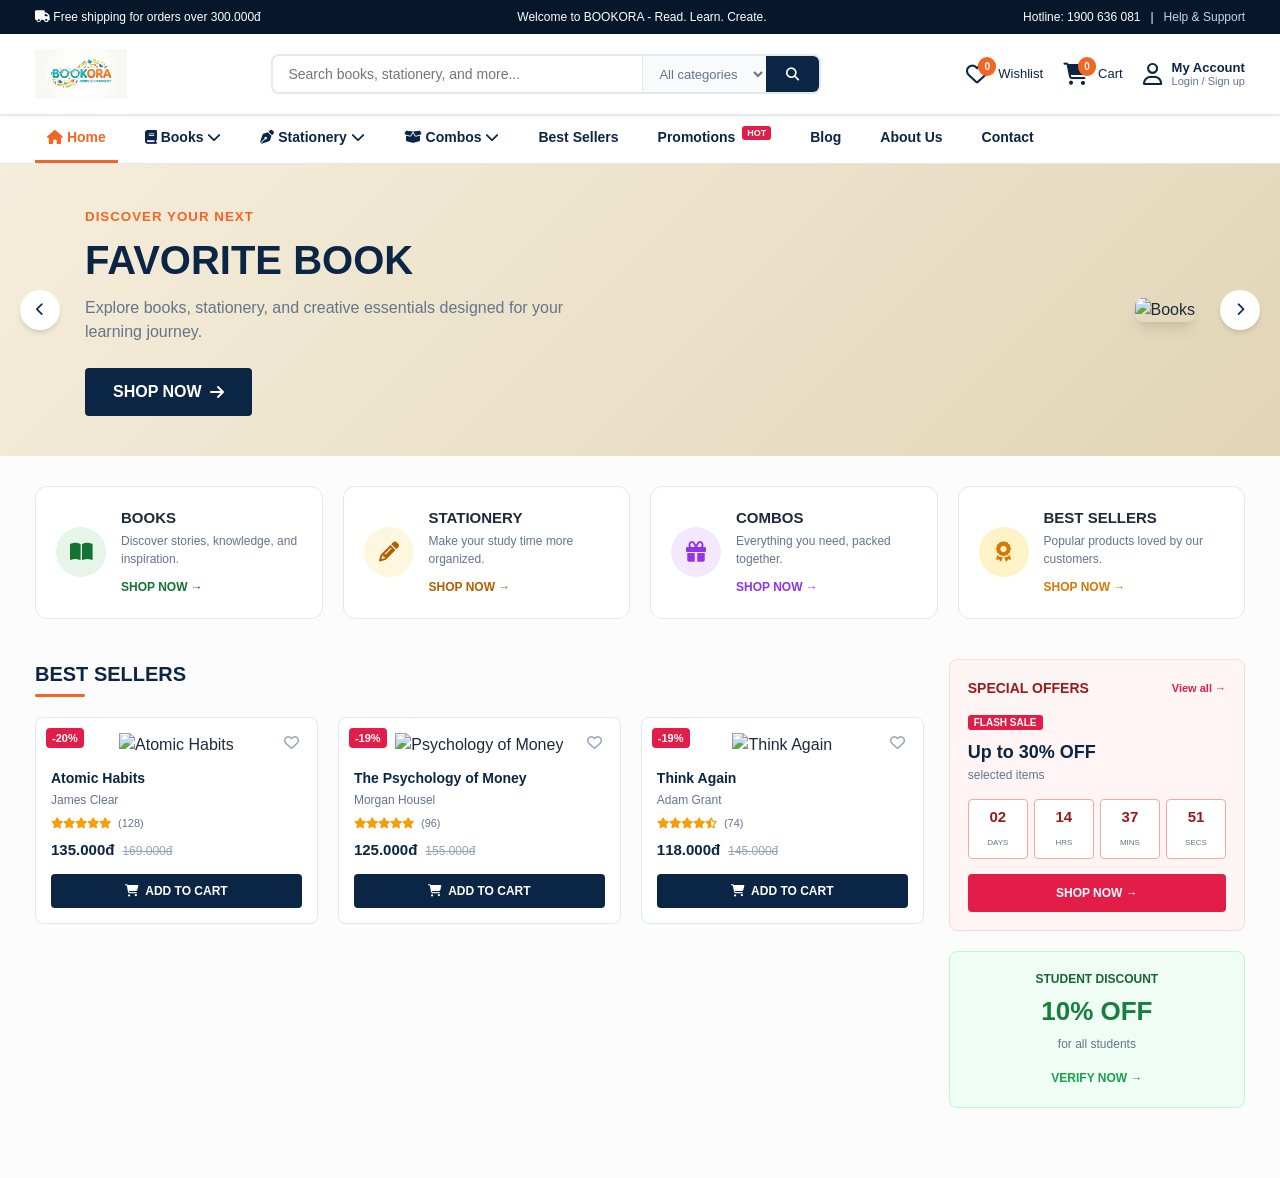
==== Front_end/index.html @ 22dbf579 "trang chủ và trang sách" ====
<!DOCTYPE html>
<html lang="vi">
<head>
    <meta charset="UTF-8">
    <meta name="viewport" content="width=device-width, initial-scale=1.0">
    <title>BOOKORA - Read. Learn. Create.</title>
    <!-- FontAwesome icons -->
    <link rel="stylesheet" href="https://cdnjs.cloudflare.com/ajax/libs/font-awesome/6.4.0/css/all.min.css">
    <!-- Custom CSS -->
    <link rel="stylesheet" href="css/style.css">
</head>
<body>

    <!-- Top Announcement Bar -->
    <div class="top-bar">
        <div class="container top-bar-content">
            <p><i class="fa-solid fa-truck"></i> Free shipping for orders over 300.000đ</p>
            <p class="welcome-msg">Welcome to BOOKORA - Read. Learn. Create.</p>
            <div class="top-links">
                <span>Hotline: 1900 636 081</span>
                <span>|</span>
                <a href="#">Help & Support</a>
            </div>
        </div>
    </div>

    <!-- Main Header -->
    <header class="main-header">
        <div class="container header-wrapper">
            <!-- Logo -->
            <a href="index.html" class="logo">
                <img src="images/logo.jpg" alt="BOOKORA Logo">
            </a>

            <!-- Search Bar -->
            <div class="search-box">
                <input type="text" placeholder="Search books, stationery, and more...">
                <select class="category-select">
                    <option value="0">All categories</option>
                    <option value="1">Books</option>
                    <option value="2">Stationery</option>
                    <option value="3">Combos</option>
                </select>
                <button type="submit" class="search-btn"><i class="fa-solid fa-magnifying-glass"></i></button>
            </div>

            <!-- Header Actions -->
            <div class="header-actions">
                <a href="#" class="action-item">
                    <div class="icon-wrap">
                        <i class="fa-regular fa-heart"></i>
                        <span class="badge">0</span>
                    </div>
                    <span>Wishlist</span>
                </a>
                <a href="#" class="action-item">
                    <div class="icon-wrap">
                        <i class="fa-solid fa-cart-shopping"></i>
                        <span class="badge">0</span>
                    </div>
                    <span>Cart</span>
                </a>
                <a href="#" class="action-item">
                    <i class="fa-regular fa-user user-icon"></i>
                    <div class="user-text">
                        <strong>My Account</strong>
                        <small>Login / Sign up</small>
                    </div>
                </a>
            </div>
        </div>
    </header>

    <!-- Navigation Bar -->
    <nav class="main-nav">
        <div class="container">
            <ul class="nav-list">
                <li class="active"><a href="index.html"><i class="fa-solid fa-house"></i> Home</a></li>
                <li class="dropdown">
                    <a href="books.html"><i class="fa-solid fa-book"></i> Books <i class="fa-solid fa-chevron-down"></i></a>
                </li>
                <li class="dropdown">
                    <a href="#"><i class="fa-solid fa-pen-nib"></i> Stationery <i class="fa-solid fa-chevron-down"></i></a>
                </li>
                <li class="dropdown">
                    <a href="#"><i class="fa-solid fa-box-open"></i> Combos <i class="fa-solid fa-chevron-down"></i></a>
                </li>
                <li><a href="books.html">Best Sellers</a></li>
                <li><a href="#">Promotions <span class="hot-badge">HOT</span></a></li>
                <li><a href="#">Blog</a></li>
                <li><a href="#">About Us</a></li>
                <li><a href="#">Contact</a></li>
            </ul>
        </div>
    </nav>

    <!-- Main Banner Section -->
    <section class="hero-banner">
        <div class="container banner-wrapper">
            <button class="slider-btn prev-btn"><i class="fa-solid fa-chevron-left"></i></button>
            
            <div class="banner-content">
                <div class="banner-text">
                    <small>DISCOVER YOUR NEXT</small>
                    <h1>FAVORITE BOOK</h1>
                    <p>Explore books, stationery, and creative essentials designed for your learning journey.</p>
                    <a href="books.html" class="btn-shop">SHOP NOW <i class="fa-solid fa-arrow-right"></i></a>
                </div>
                <div class="banner-image">
                    <!-- Placeholder graphic / image -->
                    <img src="https://images.unsplash.com/photo-1512820790803-83ca734da794?auto=format&fit=crop&w=600&q=80" alt="Books">
                </div>
            </div>

            <button class="slider-btn next-btn"><i class="fa-solid fa-chevron-right"></i></button>
        </div>
    </section>

    <!-- Category Feature Cards -->
    <section class="category-cards container">
        <div class="cat-card">
            <div class="cat-icon green"><i class="fa-solid fa-book-open"></i></div>
            <div class="cat-info">
                <h3>BOOKS</h3>
                <p>Discover stories, knowledge, and inspiration.</p>
                <a href="books.html" class="cat-link green-text">SHOP NOW &rarr;</a>
            </div>
        </div>
        <div class="cat-card">
            <div class="cat-icon orange"><i class="fa-solid fa-pencil"></i></div>
            <div class="cat-info">
                <h3>STATIONERY</h3>
                <p>Make your study time more organized.</p>
                <a href="#" class="cat-link orange-text">SHOP NOW &rarr;</a>
            </div>
        </div>
        <div class="cat-card">
            <div class="cat-icon purple"><i class="fa-solid fa-gift"></i></div>
            <div class="cat-info">
                <h3>COMBOS</h3>
                <p>Everything you need, packed together.</p>
                <a href="#" class="cat-link purple-text">SHOP NOW &rarr;</a>
            </div>
        </div>
        <div class="cat-card">
            <div class="cat-icon yellow"><i class="fa-solid fa-award"></i></div>
            <div class="cat-info">
                <h3>BEST SELLERS</h3>
                <p>Popular products loved by our customers.</p>
                <a href="books.html" class="cat-link yellow-text">SHOP NOW &rarr;</a>
            </div>
        </div>
    </section>

    <!-- Best Sellers Section -->
    <section class="products-section container">
        <div class="section-layout">
            
            <!-- Product Slider Area -->
            <div class="products-main">
                <div class="section-title">
                    <h2>BEST SELLERS</h2>
                </div>
                
                <div class="product-grid">
                    <!-- Item 1 -->
                    <div class="product-card">
                        <span class="discount-tag">-20%</span>
                        <button class="wishlist-btn"><i class="fa-regular fa-heart"></i></button>
                        <div class="product-img">
                            <img src="https://images.unsplash.com/photo-1544716278-ca5e3f4abd8c?auto=format&fit=crop&w=300&q=80" alt="Atomic Habits">
                        </div>
                        <div class="product-details">
                            <h4 class="book-title">Atomic Habits</h4>
                            <p class="author">James Clear</p>
                            <div class="rating">
                                <i class="fa-solid fa-star"></i><i class="fa-solid fa-star"></i><i class="fa-solid fa-star"></i><i class="fa-solid fa-star"></i><i class="fa-solid fa-star"></i>
                                <span>(128)</span>
                            </div>
                            <div class="price-wrap">
                                <span class="current-price">135.000đ</span>
                                <span class="old-price">169.000đ</span>
                            </div>
                            <button class="add-cart-btn"><i class="fa-solid fa-cart-shopping"></i> ADD TO CART</button>
                        </div>
                    </div>

                    <!-- Item 2 -->
                    <div class="product-card">
                        <span class="discount-tag">-19%</span>
                        <button class="wishlist-btn"><i class="fa-regular fa-heart"></i></button>
                        <div class="product-img">
                            <img src="https://images.unsplash.com/photo-1592496431122-2349e0fbc666?auto=format&fit=crop&w=300&q=80" alt="Psychology of Money">
                        </div>
                        <div class="product-details">
                            <h4 class="book-title">The Psychology of Money</h4>
                            <p class="author">Morgan Housel</p>
                            <div class="rating">
                                <i class="fa-solid fa-star"></i><i class="fa-solid fa-star"></i><i class="fa-solid fa-star"></i><i class="fa-solid fa-star"></i><i class="fa-solid fa-star"></i>
                                <span>(96)</span>
                            </div>
                            <div class="price-wrap">
                                <span class="current-price">125.000đ</span>
                                <span class="old-price">155.000đ</span>
                            </div>
                            <button class="add-cart-btn"><i class="fa-solid fa-cart-shopping"></i> ADD TO CART</button>
                        </div>
                    </div>

                    <!-- Item 3 -->
                    <div class="product-card">
                        <span class="discount-tag">-19%</span>
                        <button class="wishlist-btn"><i class="fa-regular fa-heart"></i></button>
                        <div class="product-img">
                            <img src="https://images.unsplash.com/photo-1512820790803-83ca734da794?auto=format&fit=crop&w=300&q=80" alt="Think Again">
                        </div>
                        <div class="product-details">
                            <h4 class="book-title">Think Again</h4>
                            <p class="author">Adam Grant</p>
                            <div class="rating">
                                <i class="fa-solid fa-star"></i><i class="fa-solid fa-star"></i><i class="fa-solid fa-star"></i><i class="fa-solid fa-star"></i><i class="fa-solid fa-star-half-stroke"></i>
                                <span>(74)</span>
                            </div>
                            <div class="price-wrap">
                                <span class="current-price">118.000đ</span>
                                <span class="old-price">145.000đ</span>
                            </div>
                            <button class="add-cart-btn"><i class="fa-solid fa-cart-shopping"></i> ADD TO CART</button>
                        </div>
                    </div>
                </div>
            </div>

            <!-- Side Widgets -->
            <div class="sidebar-promos">
                <!-- Flash Sale Widget -->
                <div class="widget flash-sale-widget">
                    <div class="widget-header">
                        <h3>SPECIAL OFFERS</h3>
                        <a href="books.html" class="view-all">View all &rarr;</a>
                    </div>
                    <div class="widget-body">
                        <span class="badge-red">FLASH SALE</span>
                        <h4>Up to 30% OFF</h4>
                        <p class="sub-text">selected items</p>

                        <!-- Countdown Timer -->
                        <div class="countdown-timer">
                            <div class="time-box"><span id="days">02</span><small>DAYS</small></div>
                            <div class="time-box"><span id="hours">14</span><small>HRS</small></div>
                            <div class="time-box"><span id="mins">37</span><small>MINS</small></div>
                            <div class="time-box"><span id="secs">52</span><small>SECS</small></div>
                        </div>

                        <a href="books.html" class="btn-widget-shop">SHOP NOW &rarr;</a>
                    </div>
                </div>

                <!-- Student Discount Widget -->
                <div class="widget student-widget">
                    <h3>STUDENT DISCOUNT</h3>
                    <h2>10% OFF</h2>
                    <p>for all students</p>
                    <a href="#" class="verify-link">VERIFY NOW &rarr;</a>
                </div>
            </div>

        </div>
    </section>

    <script src="js/main.js"></script>
</body>
</html>
---- Front_end/css/style.css ----
:root {
    --primary-color: #0b2545;
    --primary-hover: #134074;
    --accent-color: #f26522;
    --accent-hover: #d9530f;
    --bg-light: #f8f9fa;
    --text-dark: #1e293b;
    --text-gray: #64748b;
    --border-color: #e2e8f0;
    --shadow-sm: 0 1px 3px rgba(0,0,0,0.1);
    --shadow-md: 0 4px 6px -1px rgba(0, 0, 0, 0.1), 0 2px 4px -1px rgba(0, 0, 0, 0.06);
    --shadow-lg: 0 10px 15px -3px rgba(0, 0, 0, 0.1), 0 4px 6px -2px rgba(0, 0, 0, 0.05);
    --radius-sm: 4px;
    --radius-md: 8px;
    --radius-lg: 12px;
}

* {
    margin: 0;
    padding: 0;
    box-sizing: border-box;
    font-family: 'Segoe UI', Tahoma, Geneva, Verdana, sans-serif;
}

body {
    background-color: #fcfcfc;
    color: var(--text-dark);
    line-height: 1.5;
}

.container {
    max-width: 1240px;
    margin: 0 auto;
    padding: 0 15px;
}

/* ==========================================
   Top Bar
   ========================================== */
.top-bar {
    background-color: #07172b;
    color: #ffffff;
    font-size: 12px;
    padding: 8px 0;
}

.top-bar-content {
    display: flex;
    justify-content: space-between;
    align-items: center;
}

.top-links {
    display: flex;
    align-items: center;
    gap: 10px;
}

.top-links a {
    color: #cbd5e1;
    text-decoration: none;
    transition: color 0.2s ease;
}

.top-links a:hover {
    color: #ffffff;
}

/* ==========================================
   Header
   ========================================== */
.main-header {
    padding: 15px 0;
    background: #fff;
    border-bottom: 1px solid var(--border-color);
    position: sticky;
    top: 0;
    z-index: 100;
    box-shadow: var(--shadow-sm);
}

.header-wrapper {
    display: flex;
    align-items: center;
    justify-content: space-between;
    gap: 20px;
}

.logo img {
    height: 50px;
    object-fit: contain;
    display: block;
}

/* Search Box */
.search-box {
    display: flex;
    flex: 1;
    max-width: 550px;
    border: 2px solid var(--border-color);
    border-radius: var(--radius-md);
    overflow: hidden;
    transition: border-color 0.2s ease;
}

.search-box:focus-within {
    border-color: var(--primary-color);
}

.search-box input {
    flex: 1;
    padding: 10px 15px;
    border: none;
    outline: none;
    font-size: 14px;
}

.category-select {
    border: none;
    border-left: 1px solid var(--border-color);
    padding: 0 12px;
    background: #f8fafc;
    outline: none;
    color: var(--text-gray);
    font-size: 13px;
    cursor: pointer;
}

.search-btn {
    background: var(--primary-color);
    color: #fff;
    border: none;
    padding: 0 20px;
    cursor: pointer;
    transition: background 0.2s ease;
}

.search-btn:hover {
    background: var(--primary-hover);
}

/* Header Actions */
.header-actions {
    display: flex;
    align-items: center;
    gap: 20px;
}

.action-item {
    display: flex;
    align-items: center;
    gap: 10px;
    text-decoration: none;
    color: var(--primary-color);
    font-size: 13px;
    transition: opacity 0.2s ease;
}

.action-item:hover {
    opacity: 0.8;
}

.icon-wrap {
    position: relative;
    font-size: 22px;
    display: flex;
    align-items: center;
}

.badge {
    position: absolute;
    top: -6px;
    right: -8px;
    background: var(--accent-color);
    color: white;
    font-size: 10px;
    font-weight: bold;
    border-radius: 10px;
    padding: 2px 6px;
    min-width: 18px;
    text-align: center;
}

.user-icon {
    font-size: 22px;
}

.user-text {
    display: flex;
    flex-direction: column;
    line-height: 1.2;
}

.user-text strong {
    font-size: 13px;
}

.user-text small {
    color: var(--text-gray);
    font-size: 11px;
}

/* ==========================================
   Navigation & Dropdown Menu
   ========================================== */
.main-nav {
    background: #fff;
    border-bottom: 1px solid var(--border-color);
}

.nav-list {
    display: flex;
    list-style: none;
    gap: 15px;
}

.nav-list li {
    position: relative;
}

.nav-list li a {
    display: block;
    padding: 12px 12px;
    text-decoration: none;
    color: var(--primary-color);
    font-weight: 600;
    font-size: 14px;
    transition: color 0.2s ease, border-color 0.2s ease;
    border-bottom: 3px solid transparent;
}

.nav-list li a:hover,
.nav-list li.active > a {
    color: var(--accent-color);
    border-bottom-color: var(--accent-color);
}

.hot-badge {
    background: #e11d48;
    color: white;
    font-size: 9px;
    font-weight: bold;
    padding: 2px 5px;
    border-radius: 3px;
    margin-left: 3px;
    vertical-align: top;
}

/* Sub-menu Dropdown cho Books / Categories */
.dropdown-menu {
    position: absolute;
    top: 100%;
    left: 0;
    background-color: #ffffff;
    min-width: 230px;
    box-shadow: var(--shadow-lg);
    border: 1px solid var(--border-color);
    border-radius: 0 0 var(--radius-md) var(--radius-md);
    list-style: none;
    padding: 8px 0;
    opacity: 0;
    visibility: hidden;
    transform: translateY(10px);
    transition: all 0.2s ease-in-out;
    z-index: 999;
}

.nav-list li.dropdown:hover .dropdown-menu {
    opacity: 1;
    visibility: visible;
    transform: translateY(0);
}

.dropdown-menu li {
    width: 100%;
}

.dropdown-menu li a {
    display: block;
    padding: 10px 20px !important;
    font-size: 13px !important;
    font-weight: 500 !important;
    color: var(--text-dark) !important;
    border-bottom: none !important;
    transition: background 0.2s, color 0.2s !important;
}

.dropdown-menu li a:hover {
    background-color: #f1f5f9;
    color: var(--accent-color) !important;
}

/* ==========================================
   Hero Banner
   ========================================== */
.hero-banner {
    background: linear-gradient(135deg, #f5eedc 0%, #e2d5b7 100%);
    padding: 40px 0;
    margin-bottom: 30px;
}

.banner-wrapper {
    position: relative;
    display: flex;
    align-items: center;
}

.banner-content {
    display: flex;
    align-items: center;
    justify-content: space-between;
    width: 100%;
    padding: 0 50px;
    gap: 30px;
}

.banner-text small {
    letter-spacing: 1px;
    font-weight: bold;
    color: var(--accent-color);
}

.banner-text h1 {
    font-size: 40px;
    color: var(--primary-color);
    margin: 8px 0 12px;
    line-height: 1.2;
}

.banner-text p {
    color: var(--text-gray);
    margin-bottom: 24px;
    max-width: 480px;
}

.btn-shop {
    display: inline-flex;
    align-items: center;
    gap: 8px;
    background: var(--primary-color);
    color: white;
    padding: 12px 28px;
    border-radius: var(--radius-sm);
    text-decoration: none;
    font-weight: bold;
    transition: background 0.2s ease, transform 0.2s ease;
}

.btn-shop:hover {
    background: var(--primary-hover);
    transform: translateY(-2px);
}

.banner-image img {
    max-height: 280px;
    border-radius: var(--radius-md);
    box-shadow: var(--shadow-lg);
    object-fit: cover;
}

.slider-btn {
    position: absolute;
    top: 50%;
    transform: translateY(-50%);
    background: #fff;
    border: none;
    width: 40px;
    height: 40px;
    border-radius: 50%;
    cursor: pointer;
    box-shadow: var(--shadow-md);
    transition: background 0.2s ease, transform 0.2s ease;
    z-index: 2;
    display: flex;
    align-items: center;
    justify-content: center;
    color: var(--primary-color);
}

.slider-btn:hover {
    background: var(--primary-color);
    color: white;
}

.prev-btn { left: 0; }
.next-btn { right: 0; }

/* ==========================================
   Feature Cards
   ========================================== */
.category-cards {
    display: grid;
    grid-template-columns: repeat(auto-fit, minmax(240px, 1fr));
    gap: 20px;
    margin-bottom: 40px;
}

.cat-card {
    background: #fff;
    border: 1px solid var(--border-color);
    padding: 20px;
    border-radius: var(--radius-lg);
    display: flex;
    gap: 15px;
    align-items: center;
    transition: transform 0.2s ease, box-shadow 0.2s ease;
}

.cat-card:hover {
    transform: translateY(-3px);
    box-shadow: var(--shadow-md);
}

.cat-icon {
    width: 50px;
    height: 50px;
    border-radius: 50%;
    display: flex;
    align-items: center;
    justify-content: center;
    font-size: 20px;
    flex-shrink: 0;
}

.cat-icon.green { background: #e6f4ea; color: #137333; }
.cat-icon.orange { background: #fef7e0; color: #b06000; }
.cat-icon.purple { background: #f3e8fd; color: #9333ea; }
.cat-icon.yellow { background: #fef3c7; color: #d97706; }

.cat-info h3 { font-size: 15px; margin-bottom: 2px; }
.cat-info p { font-size: 12px; color: var(--text-gray); margin-bottom: 6px; }
.cat-link { font-size: 12px; font-weight: bold; text-decoration: none; }
.cat-link:hover { text-decoration: underline; }

.green-text { color: #137333; }
.orange-text { color: #b06000; }
.purple-text { color: #9333ea; }
.yellow-text { color: #d97706; }

/* ==========================================
   Product Section & Shop Page
   ========================================== */
.products-section {
    margin-bottom: 50px;
}

.section-layout {
    display: grid;
    grid-template-columns: 3fr 1fr;
    gap: 25px;
}

.section-title h2 {
    font-size: 20px;
    color: var(--primary-color);
    position: relative;
    padding-bottom: 8px;
}

.section-title h2::after {
    content: '';
    position: absolute;
    bottom: 0;
    left: 0;
    width: 50px;
    height: 3px;
    background: var(--accent-color);
    border-radius: 2px;
}

/* Trang Books Full Width */
.shop-container-full {
    margin-top: 30px;
    margin-bottom: 50px;
}

.shop-toolbar {
    display: flex;
    justify-content: space-between;
    align-items: center;
    background: #ffffff;
    padding: 15px 20px;
    border: 1px solid var(--border-color);
    border-radius: var(--radius-md);
    margin-bottom: 20px;
}

.toolbar-left h2 {
    font-size: 18px;
    color: var(--primary-color);
}

.toolbar-left small {
    font-size: 12px;
    color: var(--text-gray);
    font-weight: normal;
}

.toolbar-right {
    display: flex;
    align-items: center;
    gap: 10px;
    font-size: 13px;
}

.sort-select {
    padding: 6px 12px;
    border: 1px solid var(--border-color);
    border-radius: var(--radius-sm);
    outline: none;
    font-size: 13px;
    background: #fff;
    cursor: pointer;
}

/* Product Grid Base & Full Modifier */
.product-grid {
    display: grid;
    grid-template-columns: repeat(3, 1fr);
    gap: 20px;
    margin-top: 20px;
}

.product-grid-full {
    grid-template-columns: repeat(4, 1fr);
}

.product-card {
    background: #fff;
    border: 1px solid var(--border-color);
    border-radius: var(--radius-md);
    padding: 15px;
    position: relative;
    display: flex;
    flex-direction: column;
    justify-content: space-between;
    transition: transform 0.2s ease, box-shadow 0.2s ease;
}

.product-card:hover {
    transform: translateY(-4px);
    box-shadow: var(--shadow-md);
}

.discount-tag {
    position: absolute;
    top: 10px;
    left: 10px;
    background: #e11d48;
    color: white;
    font-size: 11px;
    font-weight: bold;
    padding: 2px 6px;
    border-radius: var(--radius-sm);
    z-index: 1;
}

.wishlist-btn {
    position: absolute;
    top: 10px;
    right: 10px;
    border: none;
    background: rgba(255, 255, 255, 0.8);
    width: 30px;
    height: 30px;
    border-radius: 50%;
    cursor: pointer;
    font-size: 15px;
    color: #94a3b8;
    display: flex;
    align-items: center;
    justify-content: center;
    transition: color 0.2s ease, background 0.2s ease;
}

.wishlist-btn:hover {
    color: #e11d48;
    background: #ffe4e6;
}

.product-img {
    text-align: center;
    margin-bottom: 12px;
}

.product-img img {
    width: 100%;
    height: 180px;
    object-fit: contain;
    transition: transform 0.3s ease;
}

.product-card:hover .product-img img {
    transform: scale(1.03);
}

.book-title {
    font-size: 14px;
    color: var(--primary-color);
    margin-bottom: 4px;
    line-height: 1.3;
    display: -webkit-box;
    -webkit-line-clamp: 2;
    -webkit-box-orient: vertical;
    overflow: hidden;
}

.author {
    font-size: 12px;
    color: var(--text-gray);
    margin-bottom: 6px;
}

.rating {
    color: #f59e0b;
    font-size: 11px;
    margin-bottom: 8px;
}

.rating span {
    color: var(--text-gray);
    margin-left: 4px;
}

.price-wrap {
    display: flex;
    gap: 8px;
    align-items: baseline;
    margin-bottom: 12px;
}

.current-price {
    font-weight: bold;
    color: var(--primary-color);
    font-size: 15px;
}

.old-price {
    text-decoration: line-through;
    color: #94a3b8;
    font-size: 12px;
}

.add-cart-btn {
    width: 100%;
    background: var(--primary-color);
    color: white;
    border: none;
    padding: 10px;
    border-radius: var(--radius-sm);
    font-size: 12px;
    cursor: pointer;
    font-weight: bold;
    display: flex;
    align-items: center;
    justify-content: center;
    gap: 6px;
    transition: background 0.2s ease;
}

.add-cart-btn:hover {
    background: var(--accent-color);
}

/* Pagination */
.pagination {
    display: flex;
    justify-content: center;
    gap: 8px;
    margin-top: 35px;
}

.page-link {
    display: flex;
    align-items: center;
    justify-content: center;
    width: 36px;
    height: 36px;
    border: 1px solid var(--border-color);
    border-radius: var(--radius-sm);
    color: var(--primary-color);
    text-decoration: none;
    font-weight: 600;
    font-size: 14px;
    transition: all 0.2s ease;
}

.page-link.active,
.page-link:hover:not(.disabled) {
    background: var(--primary-color);
    color: #ffffff;
    border-color: var(--primary-color);
}

.page-link.disabled {
    color: #cbd5e1;
    cursor: not-allowed;
}

/* ==========================================
   Side Widgets (Cho index.html)
   ========================================== */
.widget {
    background: #fff;
    border: 1px solid var(--border-color);
    border-radius: var(--radius-md);
    padding: 18px;
    margin-bottom: 20px;
}

.flash-sale-widget {
    background: #fff5f5;
    border-color: #fed7d7;
}

.widget-header {
    display: flex;
    justify-content: space-between;
    align-items: center;
    margin-bottom: 10px;
}

.widget-header h3 {
    font-size: 14px;
    color: #991b1b;
}

.view-all {
    font-size: 11px;
    color: #e11d48;
    text-decoration: none;
    font-weight: bold;
}

.badge-red {
    background: #e11d48;
    color: white;
    font-size: 10px;
    font-weight: bold;
    padding: 2px 6px;
    border-radius: 3px;
}

.widget-body h4 {
    font-size: 18px;
    color: var(--primary-color);
    margin-top: 6px;
}

.sub-text {
    font-size: 12px;
    color: var(--text-gray);
}

.countdown-timer {
    display: flex;
    gap: 6px;
    margin: 15px 0;
}

.time-box {
    background: white;
    border: 1px solid #fca5a5;
    padding: 6px 2px;
    text-align: center;
    border-radius: var(--radius-sm);
    flex: 1;
}

.time-box span {
    font-weight: bold;
    display: block;
    font-size: 15px;
    color: #991b1b;
}

.time-box small {
    font-size: 8px;
    color: var(--text-gray);
}

.btn-widget-shop {
    display: block;
    text-align: center;
    background: #e11d48;
    color: white;
    padding: 10px;
    border-radius: var(--radius-sm);
    text-decoration: none;
    font-size: 12px;
    font-weight: bold;
    transition: background 0.2s ease;
}

.btn-widget-shop:hover {
    background: #be123c;
}

.student-widget {
    background: #f0fdf4;
    border-color: #bbf7d0;
    text-align: center;
}

.student-widget h3 {
    font-size: 12px;
    color: #166534;
}

.student-widget h2 {
    font-size: 26px;
    color: #15803d;
    margin: 4px 0;
}

.student-widget p {
    font-size: 12px;
    color: var(--text-gray);
    margin-bottom: 12px;
}

.verify-link {
    display: inline-block;
    color: #16a34a;
    font-weight: bold;
    text-decoration: none;
    font-size: 12px;
}

.verify-link:hover {
    text-decoration: underline;
}

/* ==========================================
   Responsive (Mobile & Tablet)
   ========================================== */
@media (max-width: 992px) {
    .section-layout {
        grid-template-columns: 1fr;
    }
    .product-grid {
        grid-template-columns: repeat(3, 1fr);
    }
    .product-grid-full {
        grid-template-columns: repeat(3, 1fr);
    }
}

@media (max-width: 768px) {
    .header-wrapper {
        flex-wrap: wrap;
    }
    .search-box {
        order: 3;
        max-width: 100%;
        width: 100%;
    }
    .product-grid,
    .product-grid-full {
        grid-template-columns: repeat(2, 1fr);
    }
    .banner-content {
        flex-direction: column;
        padding: 0 20px;
        text-align: center;
    }
    .banner-text h1 {
        font-size: 28px;
    }
}
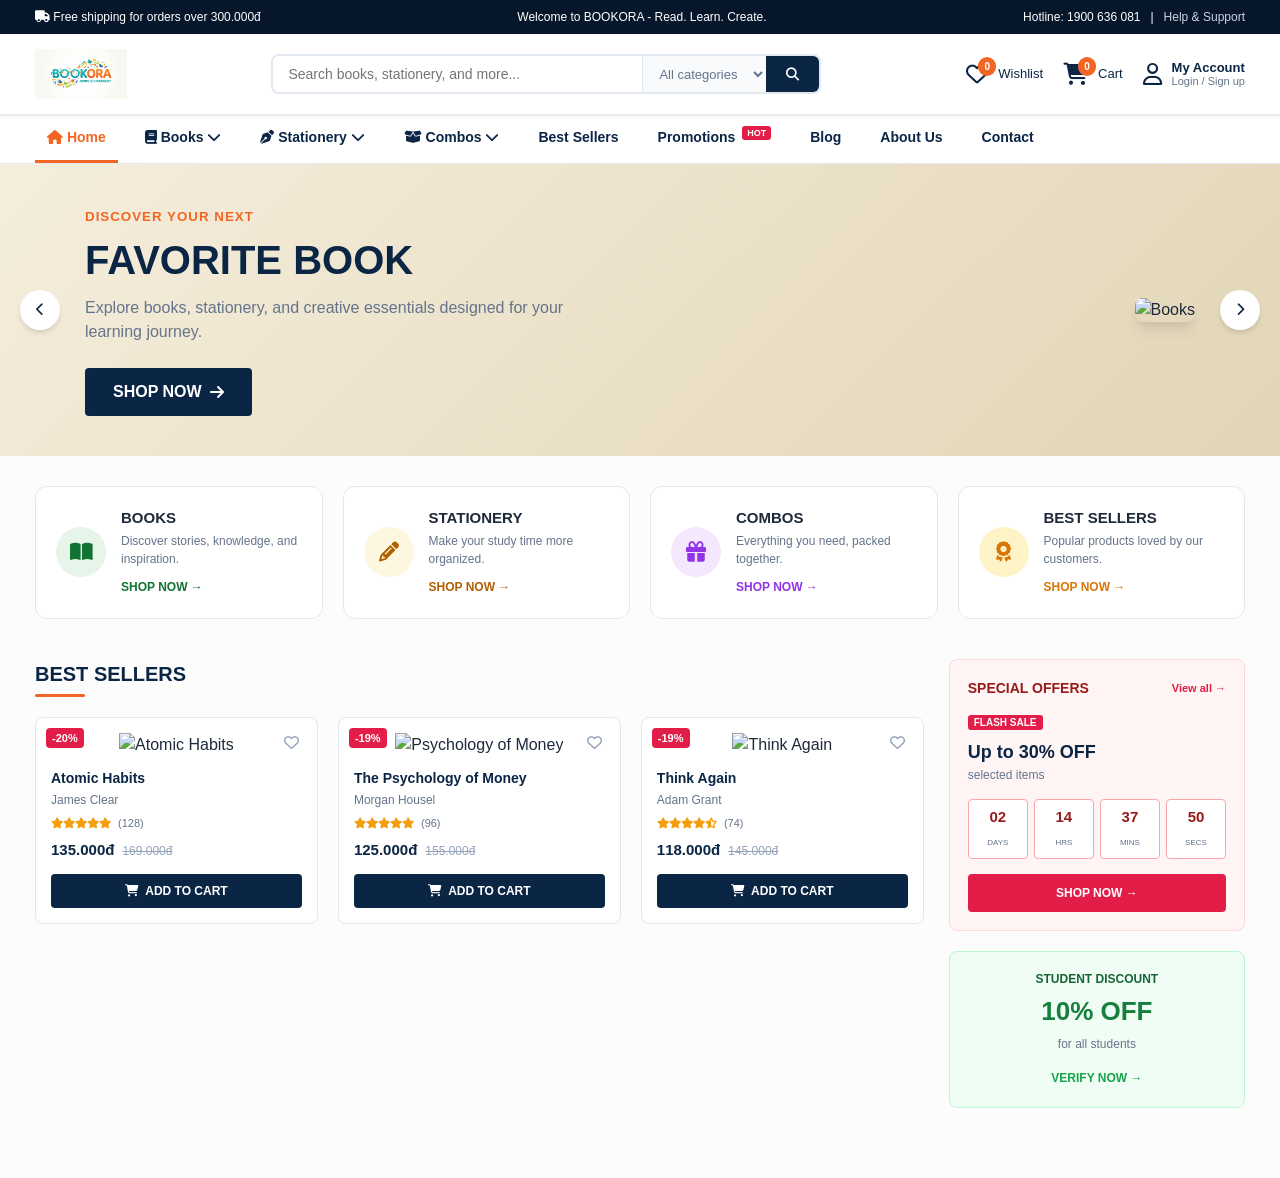
==== commit a7df82ae: "trang viết và trang combo" ====
--- a/Front_end/index.html
+++ b/Front_end/index.html
@@ -76,15 +76,44 @@
         <div class="container">
             <ul class="nav-list">
                 <li class="active"><a href="index.html"><i class="fa-solid fa-house"></i> Home</a></li>
+                
+                <!-- Menu Dropdown Danh Mục Sách -->
                 <li class="dropdown">
                     <a href="books.html"><i class="fa-solid fa-book"></i> Books <i class="fa-solid fa-chevron-down"></i></a>
+                    <ul class="dropdown-menu">
+                        <li><a href="books.html">Tất cả sách</a></li>
+                        <li><a href="books.html?cat=ky-nang">Sách Kỹ Năng - Sống Đẹp</a></li>
+                        <li><a href="books.html?cat=kinh-te">Kinh Tế - Quản Lý</a></li>
+                        <li><a href="books.html?cat=van-hoc-trong-nuoc">Văn Học Trong Nước</a></li>
+                        <li><a href="books.html?cat=van-hoc-nuoc-ngoai">Văn Học Nước Ngoài</a></li>
+                        <li><a href="books.html?cat=tam-ly">Tâm Lý - Kỹ Năng Sống</a></li>
+                        <li><a href="books.html?cat=ngoai-ngu">Ngoại Ngữ</a></li>
+                    </ul>
                 </li>
+                
+                <!-- Menu Dropdown Văn Phòng Phẩm -->
                 <li class="dropdown">
-                    <a href="#"><i class="fa-solid fa-pen-nib"></i> Stationery <i class="fa-solid fa-chevron-down"></i></a>
+                    <a href="stationery.html"><i class="fa-solid fa-pen-nib"></i> Stationery <i class="fa-solid fa-chevron-down"></i></a>
+                    <ul class="dropdown-menu">
+                        <li><a href="stationery.html">Tất cả Văn phòng phẩm</a></li>
+                        <li><a href="#">Bút viết các loại</a></li>
+                        <li><a href="#">Sổ tay & Giấy note</a></li>
+                        <li><a href="#">Họa cụ & Màu vẽ</a></li>
+                        <li><a href="#">Dụng cụ học tập khác</a></li>
+                    </ul>
                 </li>
+                
+                <!-- Menu Dropdown Combos -->
                 <li class="dropdown">
-                    <a href="#"><i class="fa-solid fa-box-open"></i> Combos <i class="fa-solid fa-chevron-down"></i></a>
+                    <a href="combos.html"><i class="fa-solid fa-box-open"></i> Combos <i class="fa-solid fa-chevron-down"></i></a>
+                    <ul class="dropdown-menu">
+                        <li><a href="combos.html">Tất cả Combos</a></li>
+                        <li><a href="#">Combo Sách Tiết Kiệm</a></li>
+                        <li><a href="#">Combo Quà Tặng</a></li>
+                        <li><a href="#">Combo Back To School</a></li>
+                    </ul>
                 </li>
+                
                 <li><a href="books.html">Best Sellers</a></li>
                 <li><a href="#">Promotions <span class="hot-badge">HOT</span></a></li>
                 <li><a href="#">Blog</a></li>
@@ -107,7 +136,6 @@
                     <a href="books.html" class="btn-shop">SHOP NOW <i class="fa-solid fa-arrow-right"></i></a>
                 </div>
                 <div class="banner-image">
-                    <!-- Placeholder graphic / image -->
                     <img src="https://images.unsplash.com/photo-1512820790803-83ca734da794?auto=format&fit=crop&w=600&q=80" alt="Books">
                 </div>
             </div>
@@ -131,7 +159,7 @@
             <div class="cat-info">
                 <h3>STATIONERY</h3>
                 <p>Make your study time more organized.</p>
-                <a href="#" class="cat-link orange-text">SHOP NOW &rarr;</a>
+                <a href="stationery.html" class="cat-link orange-text">SHOP NOW &rarr;</a>
             </div>
         </div>
         <div class="cat-card">
@@ -139,7 +167,7 @@
             <div class="cat-info">
                 <h3>COMBOS</h3>
                 <p>Everything you need, packed together.</p>
-                <a href="#" class="cat-link purple-text">SHOP NOW &rarr;</a>
+                <a href="combos.html" class="cat-link purple-text">SHOP NOW &rarr;</a>
             </div>
         </div>
         <div class="cat-card">
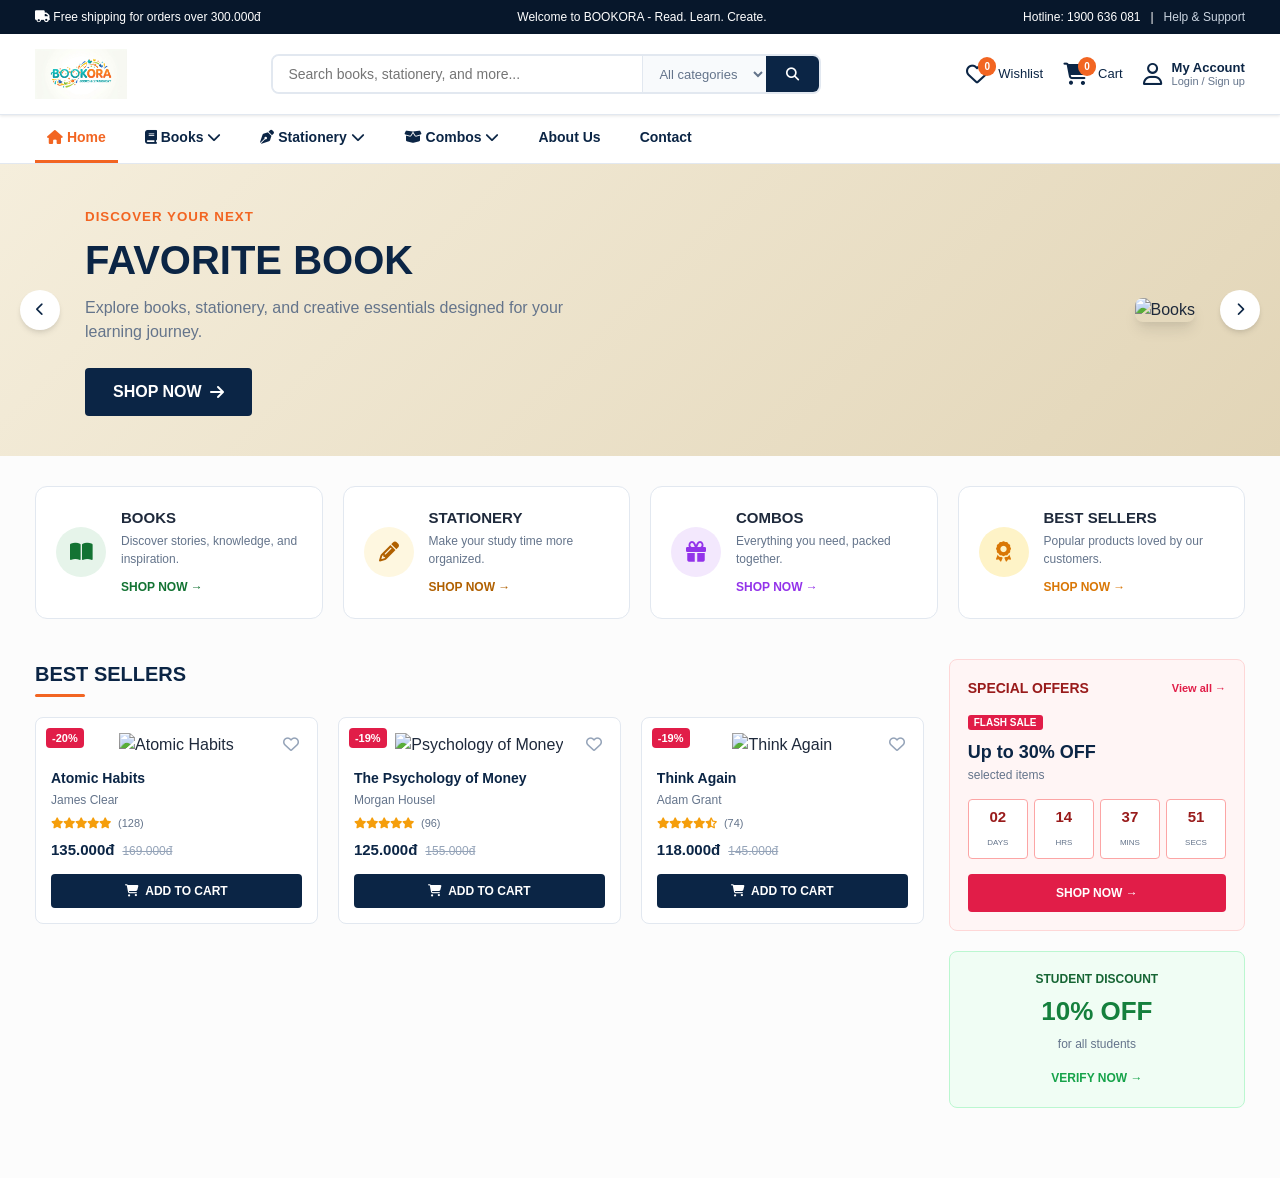
==== commit 53a25cce: "cart & wishlist" ====
--- a/Front_end/index.html
+++ b/Front_end/index.html
@@ -46,21 +46,21 @@
 
             <!-- Header Actions -->
             <div class="header-actions">
-                <a href="#" class="action-item">
+                <a href="wishlist.html" class="action-item">
                     <div class="icon-wrap">
                         <i class="fa-regular fa-heart"></i>
                         <span class="badge">0</span>
                     </div>
                     <span>Wishlist</span>
                 </a>
-                <a href="#" class="action-item">
+                <a href="cart.html" class="action-item">
                     <div class="icon-wrap">
                         <i class="fa-solid fa-cart-shopping"></i>
                         <span class="badge">0</span>
                     </div>
                     <span>Cart</span>
                 </a>
-                <a href="#" class="action-item">
+                <a href="account.html" class="action-item">
                     <i class="fa-regular fa-user user-icon"></i>
                     <div class="user-text">
                         <strong>My Account</strong>
@@ -114,9 +114,6 @@
                     </ul>
                 </li>
                 
-                <li><a href="books.html">Best Sellers</a></li>
-                <li><a href="#">Promotions <span class="hot-badge">HOT</span></a></li>
-                <li><a href="#">Blog</a></li>
                 <li><a href="#">About Us</a></li>
                 <li><a href="#">Contact</a></li>
             </ul>
--- a/Front_end/css/style.css
+++ b/Front_end/css/style.css
@@ -535,6 +535,8 @@
     flex-direction: column;
     justify-content: space-between;
     transition: transform 0.2s ease, box-shadow 0.2s ease;
+    /* Thêm thuộc tính này để chống bị ảnh tràn ra ngoài phá vỡ layout */
+    overflow: hidden; 
 }
 
 .product-card:hover {
@@ -560,17 +562,20 @@
     top: 10px;
     right: 10px;
     border: none;
-    background: rgba(255, 255, 255, 0.8);
-    width: 30px;
-    height: 30px;
+    background: rgba(255, 255, 255, 0.9); /* Làm nền trắng đậm hơn chút để dễ nhìn */
+    width: 32px; /* Tăng kích thước bấm lên chút xíu */
+    height: 32px;
     border-radius: 50%;
     cursor: pointer;
-    font-size: 15px;
+    font-size: 16px;
     color: #94a3b8;
     display: flex;
     align-items: center;
     justify-content: center;
     transition: color 0.2s ease, background 0.2s ease;
+    
+    /* ĐÂY LÀ DÒNG QUAN TRỌNG NHẤT GIẢI QUYẾT LỖI */
+    z-index: 10; 
 }
 
 .wishlist-btn:hover {
@@ -867,4 +872,499 @@
     .banner-text h1 {
         font-size: 28px;
     }
+}
+/* ==========================================
+   Trang Giỏ Hàng (Cart Page)
+   ========================================== */
+.cart-container {
+    margin-top: 30px;
+    margin-bottom: 60px;
+}
+
+.cart-header {
+    margin-bottom: 25px;
+    border-bottom: 2px solid var(--primary-color);
+    padding-bottom: 10px;
+}
+
+.cart-header h2 {
+    font-size: 24px;
+    color: var(--primary-color);
+}
+
+.cart-header p {
+    color: var(--text-gray);
+    font-size: 14px;
+    margin-top: 5px;
+}
+
+.cart-layout {
+    display: grid;
+    grid-template-columns: 2.5fr 1fr;
+    gap: 30px;
+}
+
+/* Bảng sản phẩm */
+.cart-items {
+    background: #fff;
+    border-radius: var(--radius-md);
+    padding: 20px;
+    box-shadow: var(--shadow-sm);
+    border: 1px solid var(--border-color);
+}
+
+.cart-table {
+    width: 100%;
+    border-collapse: collapse;
+}
+
+.cart-table th {
+    text-align: left;
+    padding: 12px 10px;
+    border-bottom: 2px solid var(--border-color);
+    color: var(--text-gray);
+    font-size: 13px;
+    text-transform: uppercase;
+}
+
+.cart-table td {
+    padding: 20px 10px;
+    border-bottom: 1px solid var(--border-color);
+    vertical-align: middle;
+}
+
+.cart-product-info {
+    display: flex;
+    align-items: center;
+    gap: 15px;
+}
+
+.cart-product-info img {
+    width: 60px;
+    height: 80px;
+    object-fit: contain;
+    border: 1px solid var(--border-color);
+    border-radius: 4px;
+    padding: 5px;
+}
+
+.cart-title {
+    font-weight: bold;
+    color: var(--primary-color);
+    text-decoration: none;
+    font-size: 14px;
+}
+
+.cart-author {
+    font-size: 12px;
+    color: var(--text-gray);
+    margin-top: 4px;
+}
+
+.col-price { color: var(--text-gray); font-weight: 500; }
+.col-subtotal strong { color: var(--primary-color); font-size: 15px; }
+
+/* Nút tăng giảm số lượng */
+.qty-control {
+    display: flex;
+    align-items: center;
+    border: 1px solid var(--border-color);
+    border-radius: 4px;
+    width: 90px;
+    overflow: hidden;
+}
+
+.qty-btn {
+    width: 30px;
+    height: 30px;
+    background: #f8fafc;
+    border: none;
+    cursor: pointer;
+    font-weight: bold;
+    color: var(--text-dark);
+}
+
+.qty-btn:hover { background: #e2e8f0; }
+
+.qty-control input {
+    width: 30px;
+    height: 30px;
+    text-align: center;
+    border: none;
+    border-left: 1px solid var(--border-color);
+    border-right: 1px solid var(--border-color);
+    font-weight: bold;
+    outline: none;
+}
+
+.btn-remove {
+    background: transparent;
+    border: none;
+    color: #ef4444;
+    cursor: pointer;
+    font-size: 16px;
+    transition: transform 0.2s;
+}
+
+.btn-remove:hover { transform: scale(1.2); }
+
+/* Nút dưới bảng */
+.cart-actions-bottom {
+    display: flex;
+    justify-content: space-between;
+    margin-top: 20px;
+}
+
+.btn-continue-shopping {
+    color: var(--primary-color);
+    text-decoration: none;
+    font-weight: 600;
+    font-size: 14px;
+}
+
+.btn-clear-cart {
+    background: transparent;
+    border: none;
+    color: var(--text-gray);
+    text-decoration: underline;
+    cursor: pointer;
+}
+
+/* Cột Order Summary */
+.cart-summary {
+    background: #fff;
+    border-radius: var(--radius-md);
+    padding: 25px;
+    box-shadow: var(--shadow-sm);
+    border: 1px solid var(--border-color);
+    height: fit-content;
+}
+
+.cart-summary h3 {
+    font-size: 18px;
+    margin-bottom: 20px;
+    color: var(--primary-color);
+    border-bottom: 1px solid var(--border-color);
+    padding-bottom: 10px;
+}
+
+.summary-line {
+    display: flex;
+    justify-content: space-between;
+    margin-bottom: 15px;
+    font-size: 14px;
+    color: var(--text-dark);
+}
+
+.free-shipping { color: #16a34a; font-weight: bold; }
+.discount { color: #e11d48; }
+
+.summary-total {
+    display: flex;
+    justify-content: space-between;
+    align-items: center;
+    border-top: 2px dashed var(--border-color);
+    padding-top: 15px;
+    margin-top: 15px;
+    margin-bottom: 20px;
+    font-size: 16px;
+    font-weight: bold;
+}
+
+.total-price {
+    font-size: 22px;
+    color: var(--accent-color);
+}
+
+.promo-code-box {
+    display: flex;
+    margin-bottom: 20px;
+}
+
+.promo-code-box input {
+    flex: 1;
+    padding: 10px;
+    border: 1px solid var(--border-color);
+    border-radius: 4px 0 0 4px;
+    outline: none;
+}
+
+.promo-code-box button {
+    background: var(--primary-color);
+    color: white;
+    border: none;
+    padding: 0 15px;
+    border-radius: 0 4px 4px 0;
+    cursor: pointer;
+    font-weight: bold;
+}
+
+.btn-checkout {
+    width: 100%;
+    background: var(--accent-color);
+    color: white;
+    border: none;
+    padding: 15px;
+    font-size: 16px;
+    font-weight: bold;
+    border-radius: var(--radius-md);
+    cursor: pointer;
+    transition: background 0.2s;
+    margin-bottom: 15px;
+}
+
+.btn-checkout:hover { background: var(--accent-hover); }
+
+.payment-methods {
+    text-align: center;
+    border-top: 1px solid var(--border-color);
+    padding-top: 15px;
+}
+
+.payment-methods p { font-size: 12px; color: var(--text-gray); margin-bottom: 5px; }
+.payment-icons { font-size: 24px; color: #94a3b8; letter-spacing: 5px; }
+
+
+/* ==========================================
+   Trang Wishlist
+   ========================================== */
+.wishlist-container {
+    margin-top: 30px;
+    margin-bottom: 60px;
+}
+
+.wishlist-header {
+    margin-bottom: 30px;
+    text-align: center;
+}
+
+.wishlist-header h2 { font-size: 28px; color: var(--primary-color); }
+.wishlist-header p { color: var(--text-gray); margin-top: 8px; }
+
+.wishlist-card {
+    border-color: #fca5a5; /* Viền đỏ nhạt để phân biệt với lưới sp thường */
+}
+
+.active-wish i {
+    color: #e11d48 !important; /* Tim đỏ */
+}
+
+.stock-status {
+    font-size: 12px;
+    font-weight: bold;
+    margin-bottom: 10px;
+}
+
+.in-stock { color: #16a34a; }
+.out-stock { color: #dc2626; }
+
+.add-cart-btn.disabled {
+    background: #cbd5e1;
+    cursor: not-allowed;
+}
+
+/* Responsive Cart */
+@media (max-width: 992px) {
+    .cart-layout { grid-template-columns: 1fr; }
+}
+@media (max-width: 768px) {
+    .cart-table th.col-qty, .cart-table td.col-qty,
+    .cart-table th.col-subtotal, .cart-table td.col-subtotal {
+        display: none; /* Ẩn bớt cột trên Mobile */
+    }
+}
+/* Hiệu ứng trái tim khi được bấm (Active) */
+.wishlist-btn.active i {
+    font-weight: 900; /* Đổi icon từ viền (regular) sang khối đặc (solid) */
+    color: #e11d48; /* Đổi sang màu đỏ */
+    transition: all 0.3s ease;
+}
+
+/* Hiệu ứng pop nhỏ khi bấm tim */
+.wishlist-btn:active {
+    transform: scale(0.8);
+}
+/* ==========================================
+   Trang About Us
+   ========================================== */
+.about-section {
+    padding: 50px 0;
+    margin-bottom: 50px;
+}
+
+.about-grid {
+    display: grid;
+    grid-template-columns: 1fr 1fr;
+    gap: 50px;
+    align-items: center;
+}
+
+.about-img img {
+    width: 100%;
+    border-radius: var(--radius-lg);
+    box-shadow: var(--shadow-lg);
+}
+
+.about-text h2 {
+    color: var(--primary-color);
+    font-size: 36px;
+    margin-bottom: 20px;
+}
+
+.about-text p {
+    color: var(--text-gray);
+    margin-bottom: 15px;
+    font-size: 15px;
+    line-height: 1.8;
+}
+
+.values-grid {
+    display: grid;
+    grid-template-columns: repeat(3, 1fr);
+    gap: 25px;
+    margin-top: 60px;
+}
+
+.value-card {
+    background: #fff;
+    padding: 30px 20px;
+    text-align: center;
+    border: 1px solid var(--border-color);
+    border-radius: var(--radius-md);
+    transition: transform 0.3s, box-shadow 0.3s;
+}
+
+.value-card:hover {
+    transform: translateY(-5px);
+    box-shadow: var(--shadow-md);
+}
+
+.value-icon {
+    font-size: 40px;
+    color: var(--accent-color);
+    margin-bottom: 15px;
+}
+
+.value-card h3 {
+    color: var(--primary-color);
+    margin-bottom: 10px;
+    font-size: 18px;
+}
+
+.value-card p {
+    color: var(--text-gray);
+    font-size: 13px;
+}
+
+/* ==========================================
+   Trang Contact
+   ========================================== */
+.contact-section {
+    padding: 50px 0;
+    margin-bottom: 50px;
+}
+
+.contact-wrapper {
+    display: grid;
+    grid-template-columns: 1fr 2fr;
+    gap: 40px;
+    background: #fff;
+    padding: 40px;
+    border-radius: var(--radius-lg);
+    border: 1px solid var(--border-color);
+    box-shadow: var(--shadow-sm);
+}
+
+.contact-info h3, .contact-form h3 {
+    color: var(--primary-color);
+    font-size: 24px;
+    margin-bottom: 25px;
+    border-bottom: 2px solid var(--border-color);
+    padding-bottom: 10px;
+}
+
+.info-item {
+    display: flex;
+    gap: 15px;
+    margin-bottom: 25px;
+    align-items: flex-start;
+}
+
+.info-item i {
+    color: var(--accent-color);
+    font-size: 20px;
+    margin-top: 3px;
+}
+
+.info-text h4 {
+    color: var(--text-dark);
+    font-size: 15px;
+    margin-bottom: 5px;
+}
+
+.info-text p {
+    color: var(--text-gray);
+    font-size: 14px;
+    line-height: 1.5;
+}
+
+.form-row {
+    display: grid;
+    grid-template-columns: 1fr 1fr;
+    gap: 20px;
+}
+
+.form-group {
+    margin-bottom: 20px;
+}
+
+.form-group label {
+    display: block;
+    margin-bottom: 8px;
+    color: var(--text-dark);
+    font-weight: 600;
+    font-size: 14px;
+}
+
+.form-control {
+    width: 100%;
+    padding: 12px 15px;
+    border: 1px solid var(--border-color);
+    border-radius: var(--radius-sm);
+    font-size: 14px;
+    outline: none;
+    font-family: inherit;
+    transition: border-color 0.3s;
+}
+
+.form-control:focus {
+    border-color: var(--primary-color);
+}
+
+textarea.form-control {
+    resize: vertical;
+    min-height: 120px;
+}
+
+.btn-submit {
+    background: var(--primary-color);
+    color: white;
+    border: none;
+    padding: 12px 30px;
+    border-radius: var(--radius-sm);
+    cursor: pointer;
+    font-weight: bold;
+    font-size: 15px;
+    transition: background 0.3s;
+}
+
+.btn-submit:hover {
+    background: var(--primary-hover);
+}
+
+/* Responsive cho About/Contact */
+@media (max-width: 768px) {
+    .about-grid, .values-grid, .contact-wrapper, .form-row {
+        grid-template-columns: 1fr;
+    }
 }
